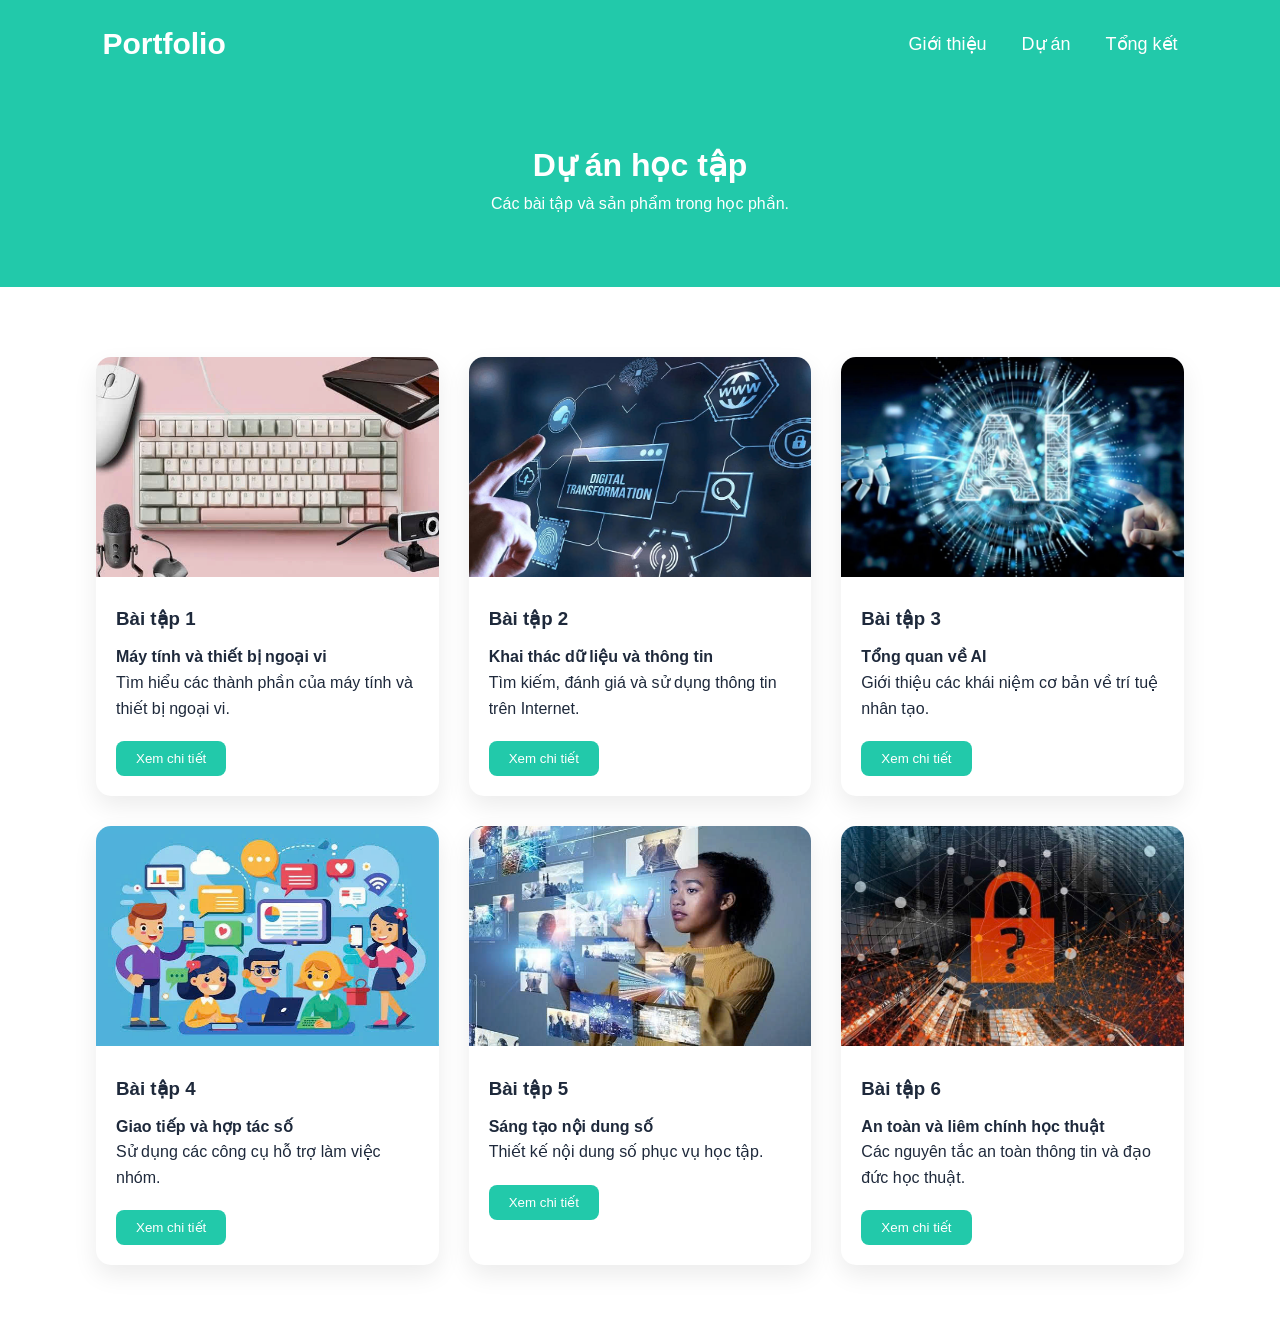
==== projects.html @ a5dfefa0 "add file" ====
<!DOCTYPE html>
<html lang="vi">

<head>
    <meta charset="UTF-8">
    <meta name="viewport" content="width=device-width, initial-scale=1.0">
    <title>Dự án</title>

    <link rel="preconnect" href="https://fonts.googleapis.com">
    <link href="https://fonts.googleapis.com/css2?family=Poppins:wght@300;400;500;600;700&display=swap" rel="stylesheet">

    <link rel="stylesheet"
          href="https://cdnjs.cloudflare.com/ajax/libs/font-awesome/6.6.0/css/all.min.css">

    <link rel="stylesheet" href="css/style.css">
</head>

<body>

<nav class="navbar" id="navbar">

    <div class="logo">Portfolio</div>

    <ul>
        <li><a href="index.html">Giới thiệu</a></li>
        <li><a href="projects.html">Dự án</a></li>
        <li><a href="summary.html">Tổng kết</a></li>
    </ul>

</nav>

<header class="page-header hidden">

    <h1>Dự án học tập</h1>

    <p>Các bài tập và sản phẩm trong học phần.</p>

</header>

<section class="projects-section">

    <div class="container">

        <div id="project-list" class="project-grid">

        </div>

    </div>

</section>

<div id="modal" class="modal">

    <div class="modal-content">

        <span id="close-modal">&times;</span>

        <div id="modal-body"></div>

    </div>

</div>

<script src="js/main.js"></script>
<script src="js/projects.js"></script>

</body>

</html>
---- css/style.css ----
*{
    margin:0;
    padding:0;
    box-sizing:border-box;
}

html{
    scroll-behavior:smooth;
}

body{
    font-family: "Be Vietnam Pro", sans-serif;
    line-height: 1.6;
    color: #1e293b;
}

header{

    position:relative;

}

.navbar{

    position:fixed;

    top:0;

    left:0;

    width:100%;

    display:flex;

    justify-content:space-between;

    align-items:center;

    padding:20px 8%;

    z-index:1000;

    transition:.4s;

}

.navbar.active{

    background:white;

    box-shadow:0 5px 15px rgba(0,0,0,.1);

}

.navbar.active a{

    color:#1e293b;

}

.navbar.active .logo{

    color:#22c9aa;

}

.logo{

    color:white;

    font-size:30px;

    font-weight:bold;

}

.navbar ul{

    display:flex;

    list-style:none;

}

.navbar li{

    margin-left:35px;

}

.navbar a{

    color:white;

    text-decoration:none;

    font-size:18px;

    transition:.3s;

}

.navbar a{

    position:relative;

}

.navbar a::after{

    content:"";

    position:absolute;

    left:0;

    bottom:-8px;

    width:0;

    height:3px;

    background:#25dfbd;

    transition:.3s;

}

.navbar a:hover::after{

    width:100%;

}

.overlay{

    animation:fadeHero 1.5s;

}

.hero{

    width:100%;

    height:100vh;

    background:url("../images/banner.jpg");

    background-size:cover;

    background-position:center;

    position:relative;

}

.overlay{

    position:absolute;

    width:100%;

    height:100%;

    background:rgba(0,0,0,.55);

    display:flex;

    flex-direction:column;

    justify-content:center;

    align-items:center;

    color:white;

    text-align:center;

}

.avatar{

    width:190px;

    height:190px;

    border-radius:50%;

    border:5px solid white;

    object-fit:cover;

    margin-bottom:25px;

}

.overlay h1{

    font-size:60px;

}

.overlay h3{

    margin-top:10px;

    font-weight:400;

    color:#ddd;

}

.overlay p{

    margin-top:25px;

    width:700px;

    max-width:90%;

    line-height:1.8;

    font-size:20px;

}

.overlay h1{

    font-size:60px;

}

.overlay h3{

    margin-top:10px;

    font-weight:400;

    color:#ddd;

}

.overlay p{

    margin-top:25px;

    width:700px;

    max-width:90%;

    line-height:1.8;

    font-size:20px;

}

.buttons{

    margin-top:40px;

}

.btn{

    display:inline-block;

    background:#22c9aa;

    color:white;

    padding:15px 35px;

    text-decoration:none;

    border-radius:40px;

    margin:10px;

    transition:.3s;

}

.btn:hover{

    transform:translateY(-5px);

    background:#22c9aa;

}

.btn-light{

    background:white;

    color:#22c9aa;

}

.btn-light:hover{

    background:#e2e8f0;

}

@media(max-width:768px){

.logo{

font-size:24px;

}

.navbar{

flex-direction:column;

}

.navbar ul{

margin-top:20px;

}

.overlay h1{

font-size:40px;

}

.avatar{

width:150px;

height:150px;

}

.overlay p{

font-size:16px;

}

}

.container{
    width:85%;
    max-width:1200px;
    margin:auto;
}

.about{

    padding:100px 0;

    background:white;

}

.section-title{

    text-align:center;

    font-size:42px;

    margin-bottom:60px;

    color:#1e293b;

    position:relative;

}

.section-title::after{

    content:"";

    width:120px;

    height:5px;

    background:#22c9aa;

    display:block;

    margin:15px auto;

    border-radius:20px;

}

.profile{

    display:flex;

    justify-content:space-between;

    align-items:flex-start;

    gap:60px;

    flex-wrap:wrap;

}

.profile-image{

    flex:1;

    text-align:center;

}

.profile-image img{

    width:350px;

    max-width:100%;

    border-radius:20px;

    box-shadow:0 20px 40px rgba(0,0,0,.15);

}

.profile-content{

    flex:2;

}

.profile-content h3{

    font-size:36px;

    margin-bottom:20px;

    color:#22c9aa;

}

.profile-content p{

    margin-bottom:15px;

    font-size:18px;

    line-height:1.8;

}

.info-list{

    margin:25px 0;

}

.info-list li{

    list-style:none;

    margin-bottom:15px;

    font-size:18px;

}

.info-list i{

    color:#22c9aa;

    width:30px;

}

.hobbies{

    margin-top:40px;

}

.hobbies h4{

    margin-bottom:20px;

    font-size:24px;

}

.hobby-list{

    display:flex;

    flex-wrap:wrap;

    gap:15px;

}

.hobby{

    background:#eff6ff;

    color:#22c9aa;

    padding:12px 20px;

    border-radius:30px;

    font-weight:500;

    transition:.3s;

}

.strengths{

    margin-top:35px;

}

.strength-list{

    display:flex;

    flex-wrap:wrap;

    gap:15px;

}

.strength{

    display:flex;

    align-items:center;

    gap:8px;

    background:#ecfdf5;

    color:#059669;

    padding:12px 20px;

    border-radius:30px;

    font-weight:500;

    transition:.3s;

}

.strength:hover{

    background:#059669;

    color:white;

    transform:translateY(-3px);

}

.strength i{

    font-size:14px;

}

.hobby:hover{

    background:#22c9aa;

    color:white;

}

.portfolio-goal p{
    margin-bottom:16px;
    text-align:justify;
    line-height:1.8;
}

.hidden{

    opacity:0;

    transform:translateY(60px);

    transition:1s;

}

.show{

    opacity:1;

    transform:translateY(0);

}

@keyframes fadeHero{

    from{

        opacity:0;

        transform:translateY(40px);

    }

    to{

        opacity:1;

        transform:translateY(0);

    }

}

.page-header{
    padding:140px 20px 70px;
    text-align:center;
    background:#22c9aa;
    color:white;
}

.projects-section{
    padding:70px 0;
}

.project-grid{

    display:grid;

    grid-template-columns:repeat(auto-fit,minmax(320px,1fr));

    gap:30px;

}

.project-card{

    background:white;

    border-radius:15px;

    overflow:hidden;

    box-shadow:0 10px 25px rgba(0,0,0,.08);

    transition:.3s;

}

.project-card:hover{

    transform:translateY(-10px);

}

.project-card img{

    width:100%;

    height:220px;

    object-fit:cover;

}

.project-content{

    padding:20px;

}

.project-content h3{

    margin-bottom:10px;

}

.project-content p{

    margin-bottom:20px;

}

.project-btn{

    display:inline-block;

    background:#22c9aa;

    color:white;

    padding:10px 20px;

    border-radius:8px;

    text-decoration:none;

    border:none;

}

.modal{

    display:none;

    position:fixed;

    top:0;

    left:0;

    width:100%;

    height:100%;

    background:rgba(0,0,0,.6);

    justify-content:center;

    align-items:center;

}

.modal-content{

    background:white;

    width:700px;

    max-width:90%;

    border-radius:15px;

    padding:30px;

    position:relative;

}

#close-modal{

    position:absolute;

    top:20px;

    right:30px;

    font-size:35px;

    cursor:pointer;

}

.summary{

    padding:80px 0;

}

.timeline{

    position:relative;

    margin:auto;

    max-width:900px;

}

.timeline::before{

    content:"";

    position:absolute;

    left:30px;

    top:0;

    width:4px;

    height:100%;

    background:#22c9aa;

}

.timeline-item{

    position:relative;

    margin-left:80px;

    margin-bottom:50px;

}

.timeline-content{

    background:white;

    padding:25px;

    border-radius:15px;

    box-shadow:0 10px 30px rgba(0,0,0,.08);

}

.timeline-content h3{

    color:#22c9aa;

    margin-bottom:15px;

}
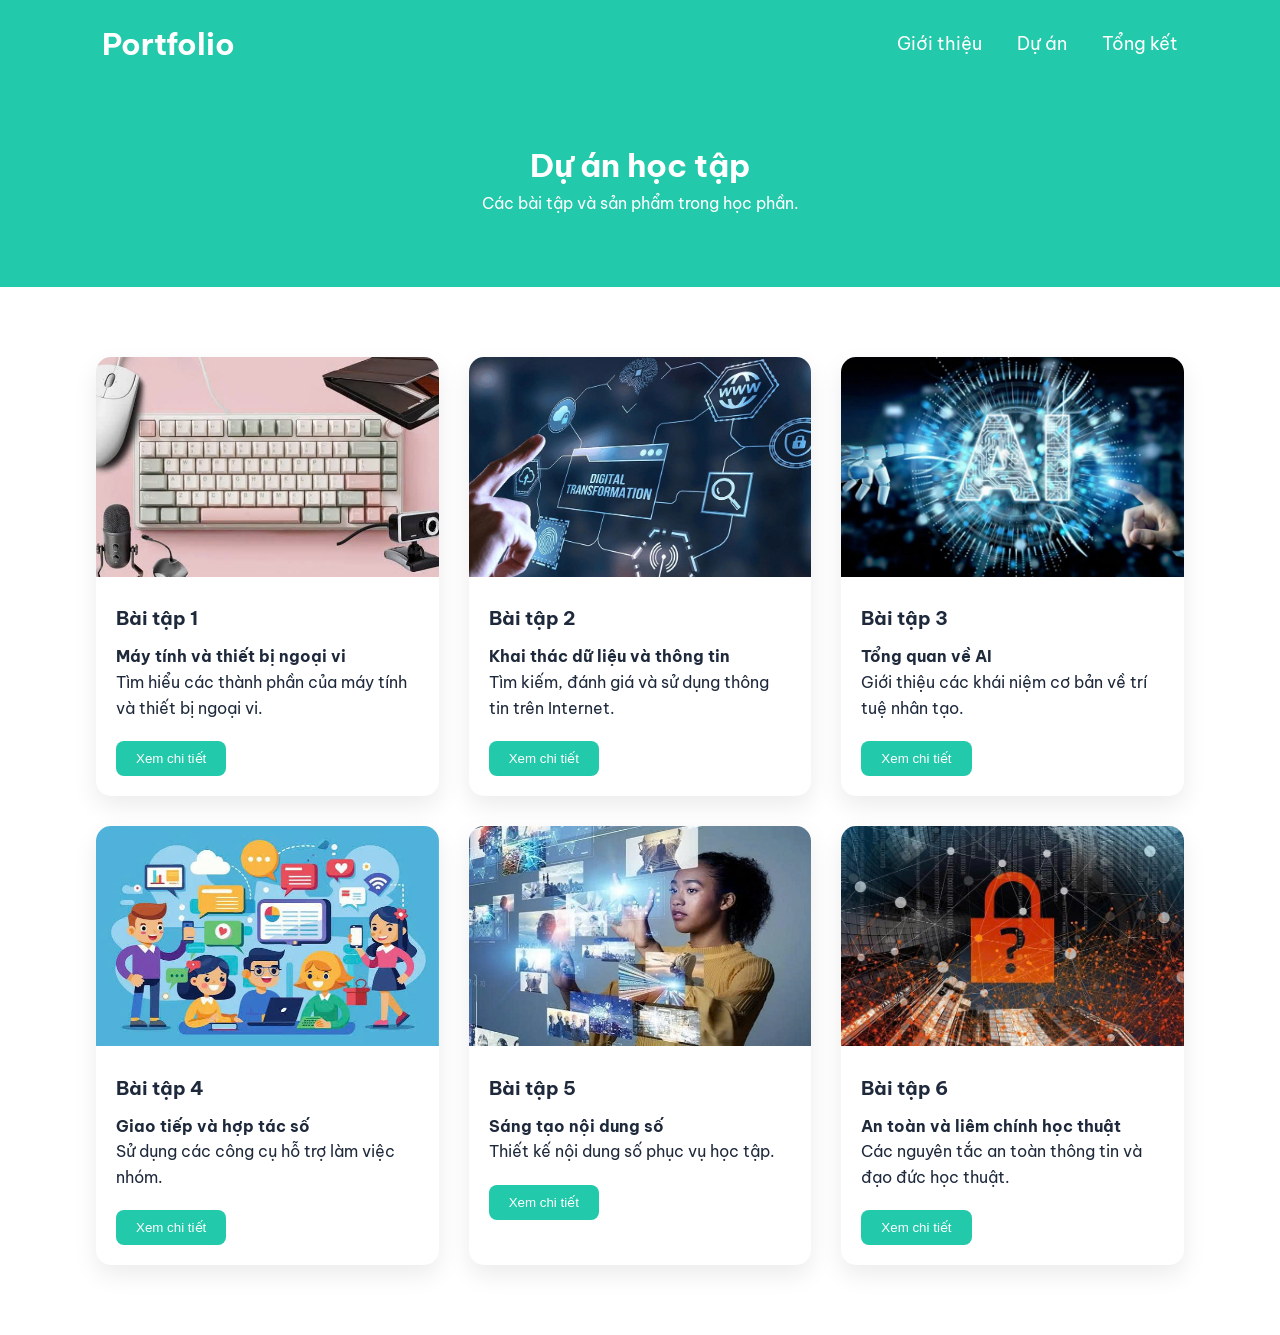
==== commit 314521a6: "Update projects.html" ====
--- a/projects.html
+++ b/projects.html
@@ -7,17 +7,14 @@
     <title>Dự án</title>
 
     <link rel="preconnect" href="https://fonts.googleapis.com">
-    <link href="https://fonts.googleapis.com/css2?family=Poppins:wght@300;400;500;600;700&display=swap" rel="stylesheet">
-
-    <link rel="stylesheet"
-          href="https://cdnjs.cloudflare.com/ajax/libs/font-awesome/6.6.0/css/all.min.css">
+    <link href="https://fonts.googleapis.com/css2?family=Be+Vietnam+Pro:wght@300;400;500;600;700&display=swap" rel="stylesheet">
 
     <link rel="stylesheet" href="css/style.css">
 </head>
 
 <body>
 
-<nav class="navbar" id="navbar">
+<nav class="navbar">
 
     <div class="logo">Portfolio</div>
 
@@ -29,7 +26,7 @@
 
 </nav>
 
-<header class="page-header hidden">
+<header class="page-header">
 
     <h1>Dự án học tập</h1>
 
@@ -41,9 +38,7 @@
 
     <div class="container">
 
-        <div id="project-list" class="project-grid">
-
-        </div>
+        <div id="project-list" class="project-grid"></div>
 
     </div>
 
@@ -61,9 +56,8 @@
 
 </div>
 
-<script src="js/main.js"></script>
 <script src="js/projects.js"></script>
 
 </body>
 
-</html>+</html>
--- a/css/style.css
+++ b/css/style.css
@@ -708,109 +708,106 @@
 }
 
 .modal{
-
     display:none;
 
     position:fixed;
 
+    left:0;
     top:0;
 
-    left:0;
-
     width:100%;
-
     height:100%;
 
     background:rgba(0,0,0,.6);
 
     justify-content:center;
-
     align-items:center;
 
-}
+    z-index:9999;
+}
+
 
 .modal-content{
+    background:#fff;
+    width:80%;
+    max-width:900px;
+
+    max-height:90vh;      /* Chiều cao tối đa */
+    overflow-y:auto;      /* Cho phép cuộn */
+
+    padding:35px;
+    border-radius:15px;
+    position:relative;
+
+    box-shadow:0 10px 30px rgba(0,0,0,.3);
+}
+
+#close-modal{
+
+    position:absolute;
+
+    top:20px;
+
+    right:30px;
+
+    font-size:35px;
+
+    cursor:pointer;
+
+}
+
+.summary{
+
+    padding:80px 0;
+
+}
+
+.timeline{
+
+    position:relative;
+
+    margin:auto;
+
+    max-width:900px;
+
+}
+
+.timeline::before{
+
+    content:"";
+
+    position:absolute;
+
+    left:30px;
+
+    top:0;
+
+    width:4px;
+
+    height:100%;
+
+    background:#22c9aa;
+
+}
+
+.timeline-item{
+
+    position:relative;
+
+    margin-left:80px;
+
+    margin-bottom:50px;
+
+}
+
+.timeline-content{
 
     background:white;
 
-    width:700px;
-
-    max-width:90%;
+    padding:25px;
 
     border-radius:15px;
 
-    padding:30px;
-
-    position:relative;
-
-}
-
-#close-modal{
-
-    position:absolute;
-
-    top:20px;
-
-    right:30px;
-
-    font-size:35px;
-
-    cursor:pointer;
-
-}
-
-.summary{
-
-    padding:80px 0;
-
-}
-
-.timeline{
-
-    position:relative;
-
-    margin:auto;
-
-    max-width:900px;
-
-}
-
-.timeline::before{
-
-    content:"";
-
-    position:absolute;
-
-    left:30px;
-
-    top:0;
-
-    width:4px;
-
-    height:100%;
-
-    background:#22c9aa;
-
-}
-
-.timeline-item{
-
-    position:relative;
-
-    margin-left:80px;
-
-    margin-bottom:50px;
-
-}
-
-.timeline-content{
-
-    background:white;
-
-    padding:25px;
-
-    border-radius:15px;
-
     box-shadow:0 10px 30px rgba(0,0,0,.08);
 
 }
@@ -821,4 +818,37 @@
 
     margin-bottom:15px;
 
-}+}
+
+.modal-image{
+    width:100%;
+    border-radius:10px;
+    margin:20px 0;
+}
+
+.modal-description{
+    font-size:17px;
+    line-height:1.8;
+}
+
+#modal-body h3{
+    margin-top:25px;
+    margin-bottom:15px;
+    color:#2563eb;
+}
+
+#modal-body ul,
+#modal-body ol{
+    margin-left:25px;
+    line-height:1.8;
+}
+
+#modal-body li{
+    margin-bottom:10px;
+}
+
+#modal-body hr{
+    border:none;
+    border-top:1px solid #ddd;
+    margin:25px 0;
+}
